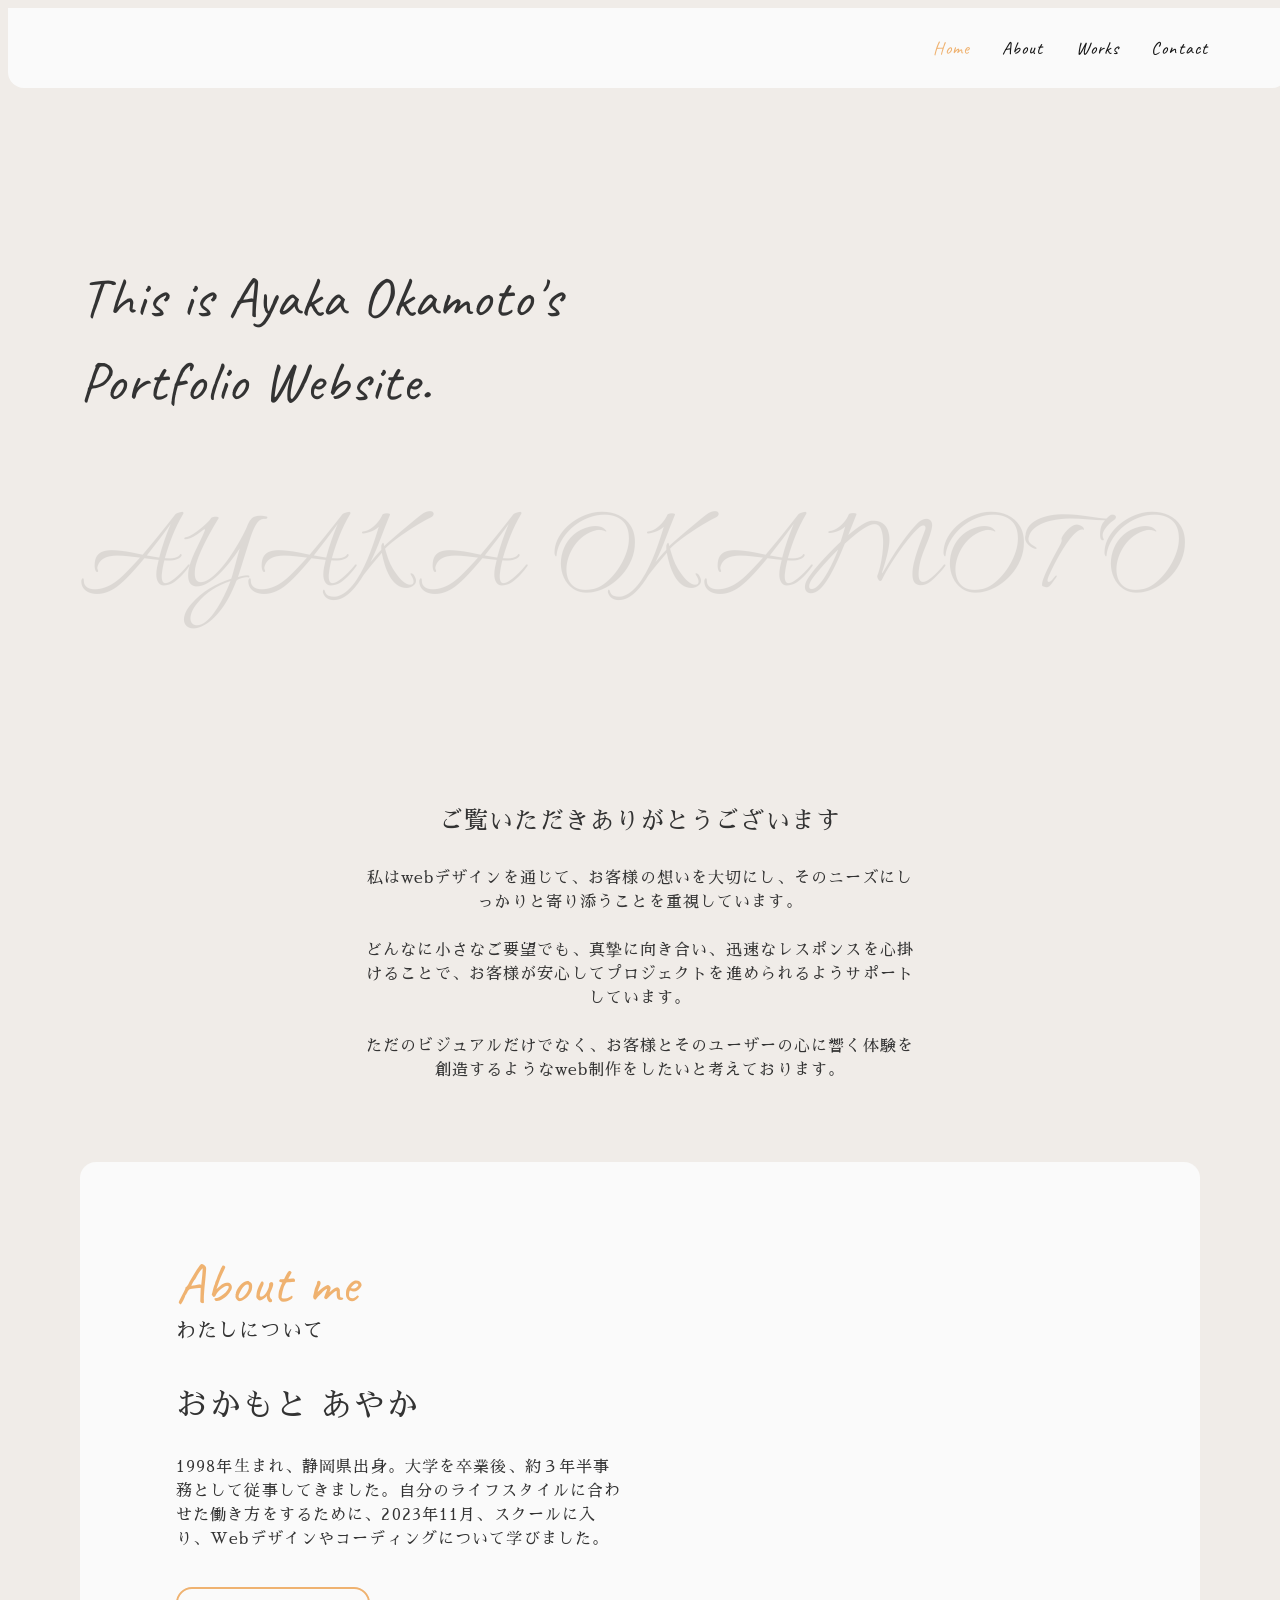
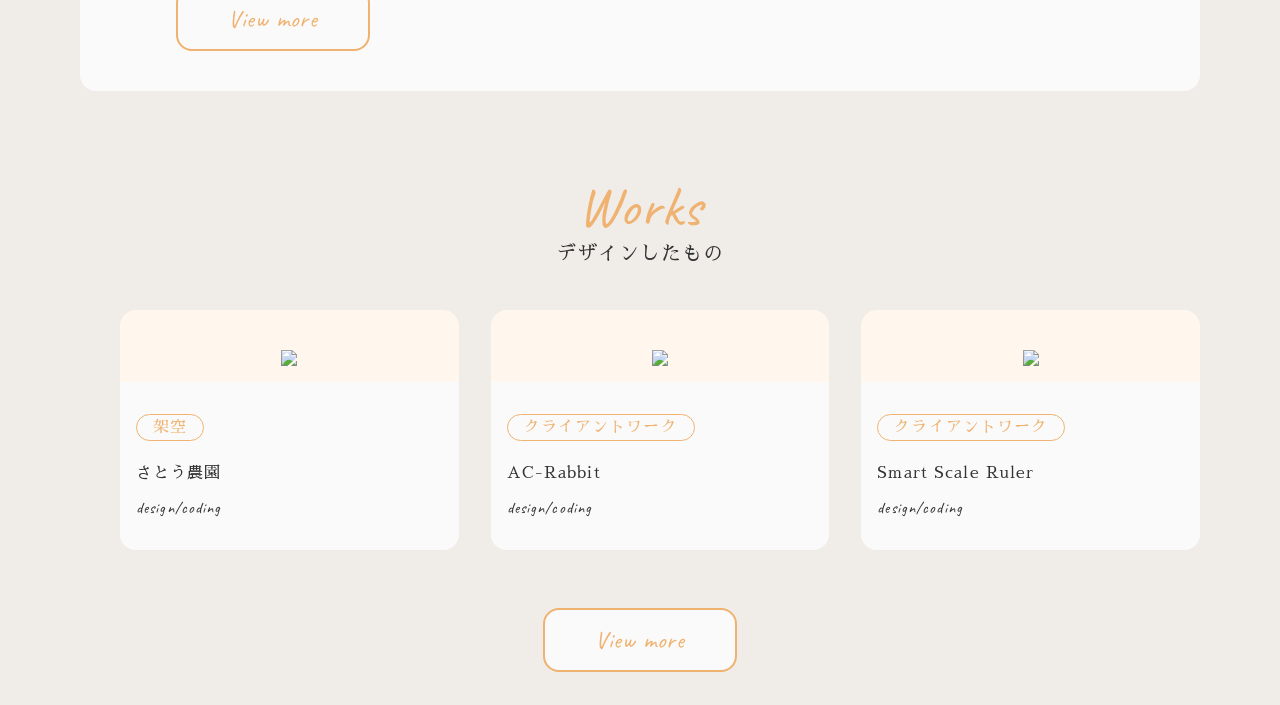
==== index.html @ 9b3d10af "Add files via upload" ====
<!DOCTYPE html>
<html lang="ja">

<head>
    <meta charset="utf-8">
    <title>Ayaka Okamoto's Portfolio Website</title>
    <meta name="description"
        content="Ayaka Okamotoのポートフォリオサイトです。お客様の想いを大切にし、ニーズに寄り添うWebデザインを提供します。心に響く体験を創造するWeb制作を目指しています。">
    <meta name="viewport" content="width=device-width, initial-scale=1">
    <link rel="shortcut icon" href="img/favicon.ico.png">
    <link rel="stylesheet" href="https://unpkg.com/ress/dist/ress.min.css">
    <link rel="stylesheet" href="css/style.css">
    <link rel="preconnect" href="https://fonts.googleapis.com">
    <link rel="preconnect" href="https://fonts.gstatic.com" crossorigin>
    <link
        href="https://fonts.googleapis.com/css2?family=Allura&family=Caveat:wght@400..700&family=Sawarabi+Mincho&display=swap"
        rel="stylesheet">

</head>

<body>
    <!-- ========================
        header
    ======================== -->
    <header class="header">
        <div class="header__inner container">
            <nav class="gnav">
                <ul class="gnav__list">
                    <li class="gnav__item">
                        <a href="#" class="gnav__link gnav__link--active">Home</a>
                    </li>
                    <li class="gnav__item">
                        <a href="#about" class="gnav__link">About</a>
                    </li>
                    <li class="gnav__item">
                        <a href="#works" class="gnav__link">Works</a>
                    </li>
                    <li class="gnav__item">
                        <a href="#contact" class="gnav__link">Contact</a>
                    </li>
                </ul>
            </nav>
            <div class="toggle-btn">
                <span></span>
                <span></span>
            </div>
            <div class="mask"></div>
        </div>
    </header>
    <main class="main">

        <!-- ========================
            mv
        ======================== -->
        <div class="mv">
            <div class="mv__fixed">
                <div class="mv__wrap container">
                    <h1 class="mv__title">This is Ayaka Okamoto's <br>Portfolio Website.</h1>
                    <picture class="mv__bg">
                        <source srcset="/img/mainvisual_sp.png" media="(max-width: 900px)" class="mv__bg-tab" />
                        <img src="/img/mainvisual_pc.png" alt="" class="mv__bg-img">
                    </picture>
                </div>
            </div>
        </div>

        <!-- ========================
            message
        ======================== -->
        <section class="message">
            <div class="message__inner container">
                <p class="message__text-top">ご覧いただきありがとうございます</p>
                <p class="message__text">私はwebデザインを通じて、お客様の想いを大切にし、そのニーズにしっかりと寄り添うことを重視しています。<br>
                    <br>
                    どんなに小さなご要望でも、真摯に向き合い、迅速なレスポンスを心掛けることで、お客様が安心してプロジェクトを進められるようサポートしています。<br>
                    <br>
                    ただのビジュアルだけでなく、お客様とそのユーザーの心に響く体験を創造するようなweb制作をしたいと考えております。
                </p>
            </div>
        </section>

        <!-- ========================
            about
        ======================== -->
        <section id="about" class="about">
            <div class="container">
                <div class="about__flex">
                    <div class="about__inner">
                        <h2 class="about__title sec-title">About me <span class="sec-subtitle">わたしについて</span></h2>
                        <p class="about__name">おかもと あやか</p>
                        <p class="about__text">
                            1998年生まれ、静岡県出身。大学を卒業後、約３年半事務として従事してきました。自分のライフスタイルに合わせた働き方をするために、2023年11月、スクールに入り、Webデザインやコーディングについて学びました。
                        </p>
                        <a href="./about.html" class="btn more-btn about__btn">View more</a>
                    </div>
                    <div class="about__inner">
                        <picture class="about__img">
                            <source srcset="img/profile_sp.png" media="(max-width: 900px)" class="about__img-tab" />
                            <img src="img/profile_pc.png" alt="" class="about__img-pc">
                        </picture>
                    </div>
                </div>
            </div>
        </section>

        <!-- ========================
            works
        ======================== -->
        <section id="works" class="works">
            <div class="works__inner container">
                <h2 class="works__title sec-title">Works<span class="sec-subtitle">デザインしたもの</span></h2>
                <ul class="w-list">
                    <li class="w-list__list-item">
                        <div class="w-item">
                            <img src="img/works5.png" class="w-item__img">
                            <div class="w-item__content">
                                <p class="w-item__content-label">架空</p>
                                <p class="w-item__content-title">さとう農園</p>
                                <p class="w-item__content-tag">design/coding</p>
                            </div>
                        </div>
                    </li>
                    <li class="w-list__list-item">
                        <div class="w-item">
                            <img src="img/works4.png" class="w-item__img">
                            <div class="w-item__content">
                                <p class="w-item__content-label">クライアントワーク</p>
                                <p class="w-item__content-title">AC-Rabbit</p>
                                <p class="w-item__content-tag">design/coding</p>
                            </div>
                        </div>
                    </li>
                    <li class="w-list__list-item">
                        <div class="w-item">
                            <img src="img/works3.png" class="w-item__img">
                            <div class="w-item__content">
                                <p class="w-item__content-label">クライアントワーク</p>
                                <p class="w-item__content-title">Smart Scale Ruler</p>
                                <p class="w-item__content-tag">design/coding</p>
                            </div>
                        </div>
                    </li>
                </ul>
                <a href="./works.html" class="btn more-btn works__btn">View more</a>
            </div>
        </section>

        <!-- ========================
            contact
        ======================== -->
        <section id="contact" class="contact">
            <div class="contact__inner">
                <div class="contact__flex container">
                    <h2 class="contact__title sec-title">Contact<span class="sec-subtitle">お問い合わせ</span></h2>
                    <div class="contact__content">
                        <p class="contact__text">ご覧いただきありがとうございます<br>下記のメールアドレス,公式LINEにお気軽にご連絡ください</p>
                        <div class="contact__link">
                            <a href="sunu88work@gmail.com?subject=お問い合わせ"
                                class="btn mail-btn contact__btn">sunu88work@gmail.com</a>
                            <a href="https://lin.ee/3yzhfZG" class="line-btn"><img
                                    src="https://scdn.line-apps.com/n/line_add_friends/btn/ja.png" alt="友だち追加"></a>
                        </div>
                    </div>
                </div>
            </div>
        </section>

    </main>

    <!-- ========================
        footer
    ======================== -->
    <footer class="footer">
        <div class="footer__inner">
            <div class="container">
                <nav class="fnav">
                    <ul class="fnav__list">
                        <li class="fnav__item">
                            <a href="#" class="fnav__link gnav__link--active">Home</a>
                        </li>
                        <li class="fnav__item">
                            <a href="./about.html" class="fnav__link">About</a>
                        </li>
                        <li class="fnav__item">
                            <a href="./works.html" class="fnav__link">Works</a>
                        </li>
                        <li class="fnav__item">
                            <a href="#contact" class="fnav__link">Contact</a>
                        </li>
                    </ul>
                </nav>
                <p class="footer__copyright">©2025 ayaka okamoto</p>
            </div>
        </div>
    </footer>

    <script src="https://ajax.googleapis.com/ajax/libs/jquery/3.5.1/jquery.min.js"></script>
    <script src="../js/main.js"></script>

</body>

</html>
---- css/style.css ----
@charset "UTF-8";
body {
  font-family: "Sawarabi Mincho", serif;
  font-weight: 400;
  font-style: normal;
  background-color: #F0ECE8;
  letter-spacing: 0.07em;
  color: #333;
}

img {
  max-width: 100%;
  -o-object-fit: cover;
  object-fit: cover;
  vertical-align: bottom;
}

li {
  list-style: none;
}

a {
  display: inline-block;
  text-decoration: none;
  color: #151515;
}

.container {
  max-width: 1120px;
  margin: 0 auto;
  padding: 0 30px;
}
@media (max-width: 900px) {
  .container {
    padding: 0 20px;
  }
}

.wrapper {
  max-width: 928px;
  margin: 0 auto;
}

.sec-title {
  font-size: 56px;
  font-family: "Caveat", cursive;
  font-weight: 400;
  color: #EFB270;
}
@media (max-width: 900px) {
  .sec-title {
    font-size: 48px;
  }
}

.sec-subtitle {
  font-size: 20px;
  font-family: "Sawarabi Mincho", serif;
  display: block;
  color: #333;
}
@media (max-width: 900px) {
  .sec-subtitle {
    font-size: 18px;
  }
}

.k-sec-title {
  font-size: 48px;
}

.k-sec-subtitle {
  font-size: 18px;
}

.s-item-title {
  font-size: 28px;
  color: #EFB270;
}

.btn {
  border: 2px solid #EFB270;
  color: #EFB270;
  background-color: #fafafa;
  font-size: 24px;
  font-family: "Caveat", cursive;
  font-weight: 400;
  border-radius: 16px;
  transition: all 0.3s;
}
.btn:hover {
  background-color: #EFB270;
  color: #fafafa;
}
@media (max-width: 900px) {
  .btn {
    width: 100%;
    text-align: center;
  }
}

.more-btn {
  padding: 15px 50px;
}

.mail-btn {
  padding: 20px 40px;
}

.list-btn {
  font-family: "Sawarabi Mincho", serif;
  padding: 8px 40px;
  font-size: 18px;
  text-align: center;
}
@media (max-width: 900px) {
  .list-btn {
    font-size: 16px;
  }
}

.w-list {
  display: grid;
  grid-template-columns: repeat(auto-fit, minmax(300px, 1fr));
  margin-top: 40px;
  gap: 32px;
}
.w-list__list-item {
  background-color: #FFF7ED;
  border-radius: 16px;
}
@media (max-width: 900px) {
  .w-list__list-item {
    width: 100%;
  }
}
.w-list .w-item__img {
  padding: 40px 16px 16px 16px;
}
.w-list .w-item__content {
  background-color: #fafafa;
  border-radius: 0 0 16px 16px;
  padding: 16px;
  text-align: left;
}
.w-list .w-item__content-label {
  display: inline-block;
  color: #EFB270;
  border: 1px solid #EFB270;
  border-radius: 24px;
  padding: 4px 16px;
}
.w-list .w-item__content-title {
  margin-top: 8px;
}
.w-list .w-item__content-tag {
  font-family: "Caveat", cursive;
  margin-top: 8px;
}

.k-mv {
  background: linear-gradient(to top, rgba(254, 224, 187, 0.4), rgba(244, 222, 169, 0.4), rgba(251, 245, 207, 0.4));
  height: 280px;
}
@media (max-width: 900px) {
  .k-mv {
    height: 200px;
  }
}
.k-mv::after {
  content: "";
  display: inline-block;
  width: 100%;
  height: 280px;
  position: absolute;
  z-index: -1;
  top: 280px;
  background-image: url("../img/k-mv-wave.svg");
  background-position: top;
  background-repeat: repeat-x;
}
@media (max-width: 900px) {
  .k-mv::after {
    height: 200px;
    top: 200px;
  }
}
.k-mv__fixed {
  position: relative;
  top: 160px;
  width: 100%;
}
@media (max-width: 900px) {
  .k-mv__fixed {
    top: 100px;
  }
}
.k-mv__wrap {
  text-align: center;
}

/*--header--*/
.header {
  background-color: #fafafa;
  border-radius: 0 0 16px 16px;
  position: fixed;
  width: 100%;
  z-index: 5;
}
.header__inner {
  height: 80px;
  display: flex;
  justify-content: flex-end;
  align-items: center;
  font-family: "Caveat", cursive;
}
@media (max-width: 900px) {
  .header__inner {
    height: 60px;
    padding-left: 20px;
    padding-right: 0;
  }
}

@media (max-width: 900px) {
  .gnav {
    position: fixed;
    right: -100%;
    opacity: 0;
  }
}
.gnav__list {
  display: flex;
  justify-content: space-between;
  transition: all 0.5s;
}
@media (max-width: 900px) {
  .gnav__list {
    flex-direction: column;
    justify-content: center;
    align-items: center;
    position: fixed;
    top: 50%;
    left: 50%;
    transform: translate(-50%, -50%);
    display: none;
  }
}
@media (max-width: 900px) {
  .gnav__item {
    margin-top: 32px;
  }
}
.gnav__item:not(:last-child) {
  margin-right: 32px;
}
@media (max-width: 900px) {
  .gnav__item:not(:last-child) {
    margin-right: 0;
  }
}
.gnav__link--active {
  color: #EFB270;
}
@media (max-width: 900px) {
  .gnav__link--active {
    opacity: 0.6;
  }
}
.gnav__link {
  transition: all 0.5s;
  font-size: 18px;
}
@media (max-width: 900px) {
  .gnav__link {
    color: #f1f1f1;
    position: relative;
    z-index: 10;
    font-size: 20px;
  }
}
.gnav__link:hover {
  color: #EFB270;
}

@media (max-width: 900px) {
  .open .gnav {
    opacity: 1;
    right: 0;
    z-index: 10;
  }
}

.open .gnav__list {
  display: block;
}

.toggle-btn {
  display: none;
}
@media (max-width: 900px) {
  .toggle-btn {
    display: block;
    width: 48px;
    height: 48px;
    cursor: pointer;
    position: fixed;
    right: 32px;
    z-index: 10;
  }
}
@media (max-width: 900px) {
  .toggle-btn span {
    position: absolute;
    width: 60%;
    height: 2px;
    background-color: #333;
    left: 50%;
    transform: translateX(-50%);
    transition: all 0.4s;
  }
  .toggle-btn span:nth-child(1) {
    top: 40%;
  }
  .toggle-btn span:nth-child(2) {
    top: 60%;
  }
}

.open .toggle-btn {
  right: 32px;
}
.open .toggle-btn span {
  background-color: #f1f1f1;
}
.open .toggle-btn span:nth-child(1) {
  top: 50%;
  transform: translateX(-50%) rotate(-315deg);
}
.open .toggle-btn span:nth-child(2) {
  top: 50%;
  transform: translateX(-50%) rotate(315deg);
}

.open .mask {
  display: block;
  position: fixed;
  z-index: 5;
  top: 0;
  right: 0;
  width: 100%;
  height: 100%;
  background-color: #000;
  opacity: 0.8;
}

.mask {
  opacity: 0;
  position: fixed;
  right: -100%;
  transition: all 0.5s;
}

/*--mv--*/
.mv__fixed {
  position: relative;
  top: 160px;
  width: 100%;
}
@media (max-width: 900px) {
  .mv__fixed {
    top: 80px;
  }
}
.mv__wrap {
  margin-left: auto;
  margin-right: auto;
}
@media (max-width: 900px) {
  .mv__wrap {
    padding-inline: 0;
  }
}
.mv__wrap::after {
  content: "AYAKA OKAMOTO";
  position: absolute;
  bottom: 90px;
  font-family: "Allura", cursive;
  font-weight: 400;
  font-size: min(9.7vw, 120px);
  opacity: 0.1;
}
@media (max-width: 900px) {
  .mv__wrap::after {
    display: none;
  }
}
.mv__title {
  font-family: "Caveat", cursive;
  color: #333;
  position: absolute;
  z-index: 1;
  top: 50px;
  font-size: clamp(32px, 5vw, 56px);
  line-height: 1.5;
  font-weight: 400;
}
@media (max-width: 900px) {
  .mv__title {
    left: 20px;
    top: 30px;
  }
}
.mv__bg-img {
  display: block;
  margin-left: auto;
  width: 50%;
}
@media (max-width: 900px) {
  .mv__bg-img {
    position: relative;
    top: 130px;
    width: 70%;
  }
}

/*--message--*/
.message__inner {
  margin-top: 240px;
  text-align: center;
  max-width: 562px;
}
.message__text-top {
  font-size: 24px;
}
.message__text {
  margin-top: 32px;
  line-height: 1.5;
}

/*--about--*/
.about__flex {
  display: flex;
  justify-content: space-between;
  align-items: center;
  gap: 32px;
  margin-top: 80px;
  background-color: #fafafa;
  border-radius: 16px;
  padding: 40px 96px;
}
@media (max-width: 900px) {
  .about__flex {
    flex-direction: column;
    padding: 40px 16px;
    gap: 24px;
  }
}
.about__inner {
  width: 50%;
}
@media (max-width: 900px) {
  .about__inner {
    width: 100%;
  }
}
.about__name {
  font-size: 32px;
  margin-top: 20px;
}
@media (max-width: 900px) {
  .about__name {
    font-size: 24px;
  }
}
.about__text {
  margin-top: 20px;
  line-height: 1.5;
}
@media (max-width: 900px) {
  .about__text {
    font-size: 14px;
  }
}
.about__btn {
  margin-top: 20px;
}
.about__img-pc {
  width: 100%;
}

/*--works--*/
.works__inner {
  margin-top: 80px;
  text-align: center;
}
.works__btn {
  margin-top: 42px;
}

/*--contact--*/
.contact__inner {
  margin-top: 120px;
  background: linear-gradient(to bottom, rgba(254, 224, 187, 0.4), rgba(244, 222, 169, 0.4), rgba(251, 245, 207, 0.4));
  padding-bottom: 130px;
  position: relative;
}
@media (max-width: 900px) {
  .contact__inner {
    padding-bottom: 100px;
  }
}
.contact__inner::after {
  content: "";
  display: inline-block;
  width: 100%;
  height: 100%;
  position: absolute;
  z-index: -1;
  top: -100%;
  background-image: url("../img/contact-wave.svg");
  background-position: bottom;
  background-repeat: repeat-x;
}
.contact__flex {
  display: flex;
  justify-content: space-between;
}
@media (max-width: 900px) {
  .contact__flex {
    flex-direction: column;
  }
}
@media (max-width: 900px) {
  .contact__content {
    margin-top: 20px;
  }
}
.contact__text {
  line-height: 1.5;
}
@media (max-width: 900px) {
  .contact__text {
    font-size: 14px;
  }
}
.contact__link {
  margin-top: 20px;
  display: flex;
  gap: 40px;
}
@media (max-width: 900px) {
  .contact__link {
    flex-direction: column;
    gap: 20px;
  }
}
@media (max-width: 900px) {
  .contact .line-btn {
    width: 100%;
    transition: all 0.3s;
  }
}
.contact .line-btn:hover {
  opacity: 0.7;
}
.contact .line-btn img {
  border-radius: 16px;
}

/*-footer-*/
.footer {
  background-color: #fafafa;
  font-family: "Caveat", cursive;
}
.footer__inner {
  padding-top: 48px;
  padding-bottom: 16px;
  position: relative;
}
.footer__inner::after {
  content: "";
  display: inline-block;
  width: 100%;
  height: 100%;
  position: absolute;
  z-index: 2;
  top: -100%;
  background-image: url("../img/footer-wave.svg");
  background-position: top;
  background-repeat: repeat-x;
}
.footer__copyright {
  margin-top: 16px;
  font-size: 14px;
  text-align: center;
}
@media (max-width: 900px) {
  .footer__copyright {
    font-size: 12px;
  }
}

.fnav__list {
  display: flex;
  justify-content: flex-end;
  gap: 32px;
}
@media (max-width: 900px) {
  .fnav__list {
    justify-content: center;
  }
}
.fnav__item {
  font-size: 18px;
}
.fnav__link {
  transition: all 0.5s;
}
.fnav__link:hover {
  color: #EFB270;
}

/*下層ページabout me*/
/*profile*/
.profile__flex {
  display: flex;
  justify-content: center;
  margin-top: 120px;
}
@media (max-width: 900px) {
  .profile__flex {
    flex-direction: column;
  }
}
.profile__inner-img {
  width: 50%;
  text-align: right;
}
@media (max-width: 900px) {
  .profile__inner-img {
    width: 100%;
  }
}
.profile__img {
  width: 100%;
  display: block;
}
.profile__img img {
  width: 100%;
}
.profile__inner-white {
  width: 55%;
  height: 100%;
  background-color: #fafafa;
  border-radius: 16px;
  padding: 40px;
  margin-left: -40px;
  margin-top: 150px;
}
@media (max-width: 900px) {
  .profile__inner-white {
    margin-left: 0;
    width: 100%;
    margin-top: 20px;
    padding: 24px;
  }
}
.profile__name {
  font-size: 32px;
}
@media (max-width: 900px) {
  .profile__name {
    font-size: clamp(20px, 6.2vw, 32px);
  }
}
.profile__name-en {
  font-family: "Caveat", cursive;
  font-size: 16px;
  display: block;
}
.profile__text {
  margin-top: 24px;
  line-height: 1.5;
}
@media (max-width: 900px) {
  .profile__text {
    font-size: 14px;
  }
}

/*skill*/
.skill__inner {
  margin-top: 80px;
}
@media (max-width: 900px) {
  .skill__inner {
    margin-top: 40px;
  }
}
.skill .sk-list {
  display: flex;
  margin-top: 32px;
  gap: 32px;
}
@media (max-width: 900px) {
  .skill .sk-list {
    flex-direction: column;
    gap: 20px;
  }
}
.skill .sk-list__list-item {
  background-color: #fafafa;
  padding: 24px;
  border-radius: 16px;
}
.skill .sk-item__text {
  margin-top: 20px;
  line-height: 1.5;
}
.skill .sk-item__icon {
  display: flex;
  gap: 8px;
  margin-top: 20px;
}

/*strengths*/
.strengths__inner {
  margin-top: 80px;
}
@media (max-width: 900px) {
  .strengths__inner {
    margin-top: 40px;
  }
}
.strengths .sl-list {
  display: flex;
  gap: 32px;
  margin-top: 40px;
}
@media (max-width: 900px) {
  .strengths .sl-list {
    flex-direction: column;
    gap: 20px;
  }
}
.strengths .sl-list__list-item {
  background-color: #fafafa;
  padding: 24px;
  border-radius: 16px;
  width: 33.3333333333%;
}
@media (max-width: 900px) {
  .strengths .sl-list__list-item {
    width: 100%;
  }
}
.strengths .sl-item__text {
  margin-top: 20px;
  line-height: 1.5;
}

/*下層ページworks*/
.k-works__inner {
  margin-top: 120px;
}
.k-works .w-list__list-item:hover {
  opacity: 0.5;
}

/*下層ページworksの詳細*/
/*mv*/
.d-mv {
  height: 396px;
  background: linear-gradient(to top, rgba(254, 224, 187, 0.4), rgba(244, 222, 169, 0.4), rgba(251, 245, 207, 0.4));
}
@media (max-width: 900px) {
  .d-mv {
    height: 250px;
  }
}
.d-mv__fixed {
  position: relative;
  width: 100%;
}
.d-mv__wrap {
  margin-left: auto;
  margin-right: auto;
  padding-right: 0;
}
.d-mv__content {
  position: absolute;
  z-index: 2;
  top: 50%;
  transform: translateY(-50%);
}
@media (max-width: 900px) {
  .d-mv__content {
    display: flex;
    align-items: center;
    gap: 8px;
    top: 100px;
  }
}
.d-mv__content-label {
  display: inline-block;
  border: 1px solid #333;
  border-radius: 24px;
  padding: 4px 16px;
}
@media (max-width: 900px) {
  .d-mv__content-label {
    padding: 2px 8px;
    font-size: 14px;
  }
}
.d-mv__content-title {
  margin-top: 8px;
  font-size: 32px;
}
@media (max-width: 900px) {
  .d-mv__content-title {
    font-size: clamp(20px, 5vw, 32px);
    margin-top: 0;
  }
}
.d-mv__content-tag {
  font-family: "Caveat", cursive;
  font-size: 18px;
  margin-top: 8px;
}
@media (max-width: 900px) {
  .d-mv__content-tag {
    margin-top: 0;
  }
}
.d-mv__img {
  display: block;
  position: relative;
  margin-left: auto;
  top: 130px;
  width: 70%;
}
@media (max-width: 900px) {
  .d-mv__img {
    width: 95%;
  }
}

/*スクロール*/
.d-scroll {
  padding-inline: 20px;
}
.d-scroll__outer {
  text-align: center;
  margin-top: 200px;
  padding-block: 40px;
  background-color: #fafafa;
  border-radius: 16px;
}
@media (max-width: 900px) {
  .d-scroll__outer {
    margin-top: clamp(100px, 240 * (100vw - 350px) / 550 + 100px, 340px);
  }
}
.d-scroll__text {
  margin-bottom: 40px;
  line-height: 1.5;
  text-align: left;
}
@media (max-width: 900px) {
  .d-scroll__text {
    font-size: 14px;
  }
}
.d-scroll__btn {
  margin-top: 40px;
}
.d-scroll__content {
  height: 570px;
  overflow: auto;
  border-radius: 4px;
}

.scroll_down {
  position: relative;
  width: 100%;
  background-position: 50% 50%;
  background-repeat: no-repeat;
  background-size: cover;
}

.scroll_down p {
  display: inline-block;
  position: absolute;
  top: -25px;
  right: -26px;
  bottom: 0;
  left: 0;
  z-index: 2;
  width: 50px;
  height: 175px;
  padding: 10px 18px 110px;
  color: #EFB270;
  font-size: 14px;
  font-family: "Caveat", cursive;
  line-height: 1;
  letter-spacing: 0.2em;
  text-transform: uppercase;
  text-decoration: none;
  writing-mode: vertical-lr;
  transition: 0.2s;
  overflow: hidden;
  margin-left: auto;
  background-color: #fafafa;
  border: 1px solid #EFB270;
  border-radius: 16px;
}

.scroll_down p:before {
  content: "";
  position: absolute;
  bottom: 15px;
  left: 46%;
  width: 2px;
  height: 80px;
  background: #ddd;
}

.scroll_down p:after {
  content: "";
  position: absolute;
  bottom: 15px;
  left: 46%;
  width: 2px;
  height: 80px;
  background: #EFB270;
}

#type01 p:after {
  animation: sdl01 1.5s cubic-bezier(1, 0, 0, 1) infinite;
}

@keyframes sdl01 {
  0% {
    transform: scale(1, 0);
    transform-origin: 0 0;
  }
  50% {
    transform: scale(1, 1);
    transform-origin: 0 0;
  }
  50.1% {
    transform: scale(1, 1);
    transform-origin: 0 100%;
  }
  100% {
    transform: scale(1, 0);
    transform-origin: 0 100%;
  }
}
/*info*/
.d-info {
  text-align: center;
  padding-inline: 20px;
}
.d-info__inner {
  text-align: left;
  margin-top: 80px;
  display: flex;
  flex-wrap: wrap;
}
@media (max-width: 900px) {
  .d-info__inner {
    font-size: 14px;
    flex-direction: column;
  }
}
.d-info__head {
  width: 20%;
  border-top: 1px solid #C3C3C3;
  padding-block: 16px;
  padding-left: 24px;
}
@media (max-width: 900px) {
  .d-info__head {
    width: 100%;
    padding-bottom: 8px;
  }
}
.d-info__body {
  width: 80%;
  padding-block: 16px;
  border-top: 1px solid #C3C3C3;
  padding-right: 24px;
  line-height: 1.5;
}
@media (max-width: 900px) {
  .d-info__body {
    border-top: none;
    padding-left: 24px;
    width: 100%;
    padding-top: 8px;
  }
}
.d-info__btn {
  margin-top: 40px;
}/*# sourceMappingURL=style.css.map */
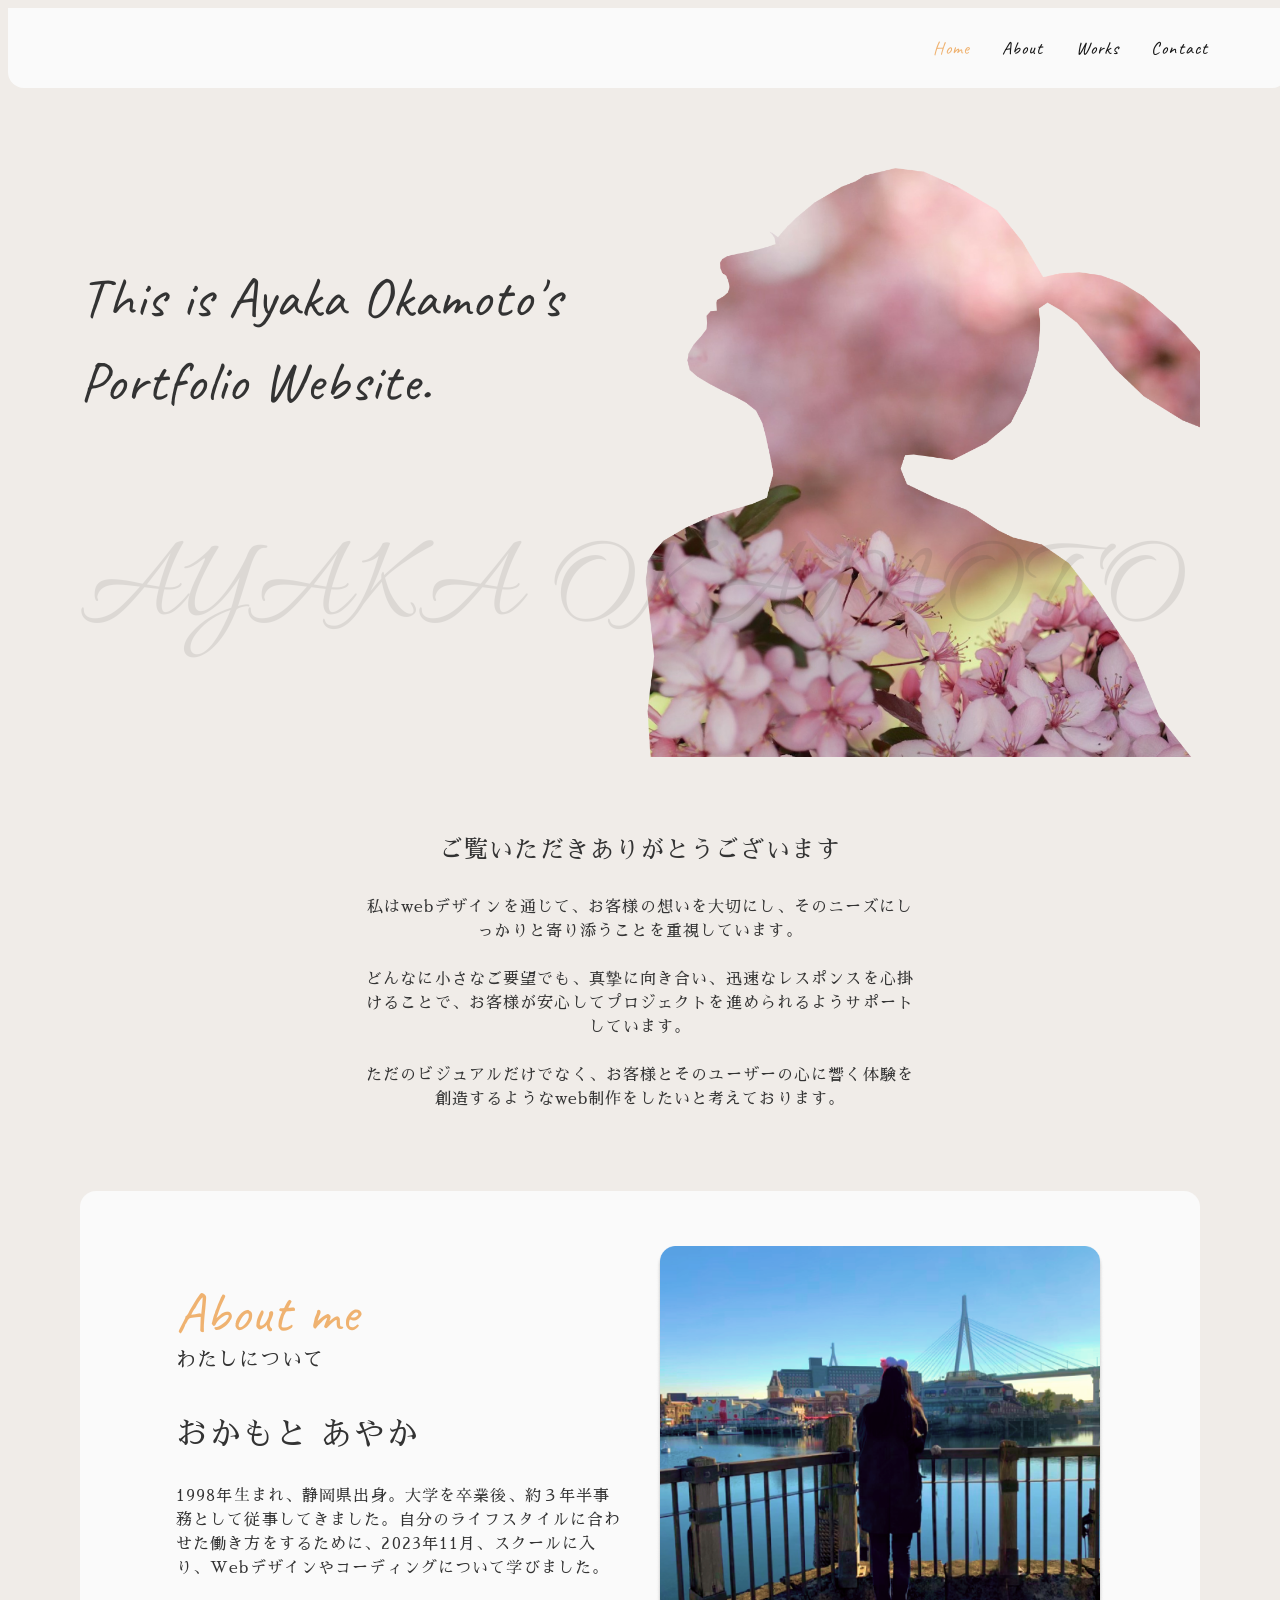
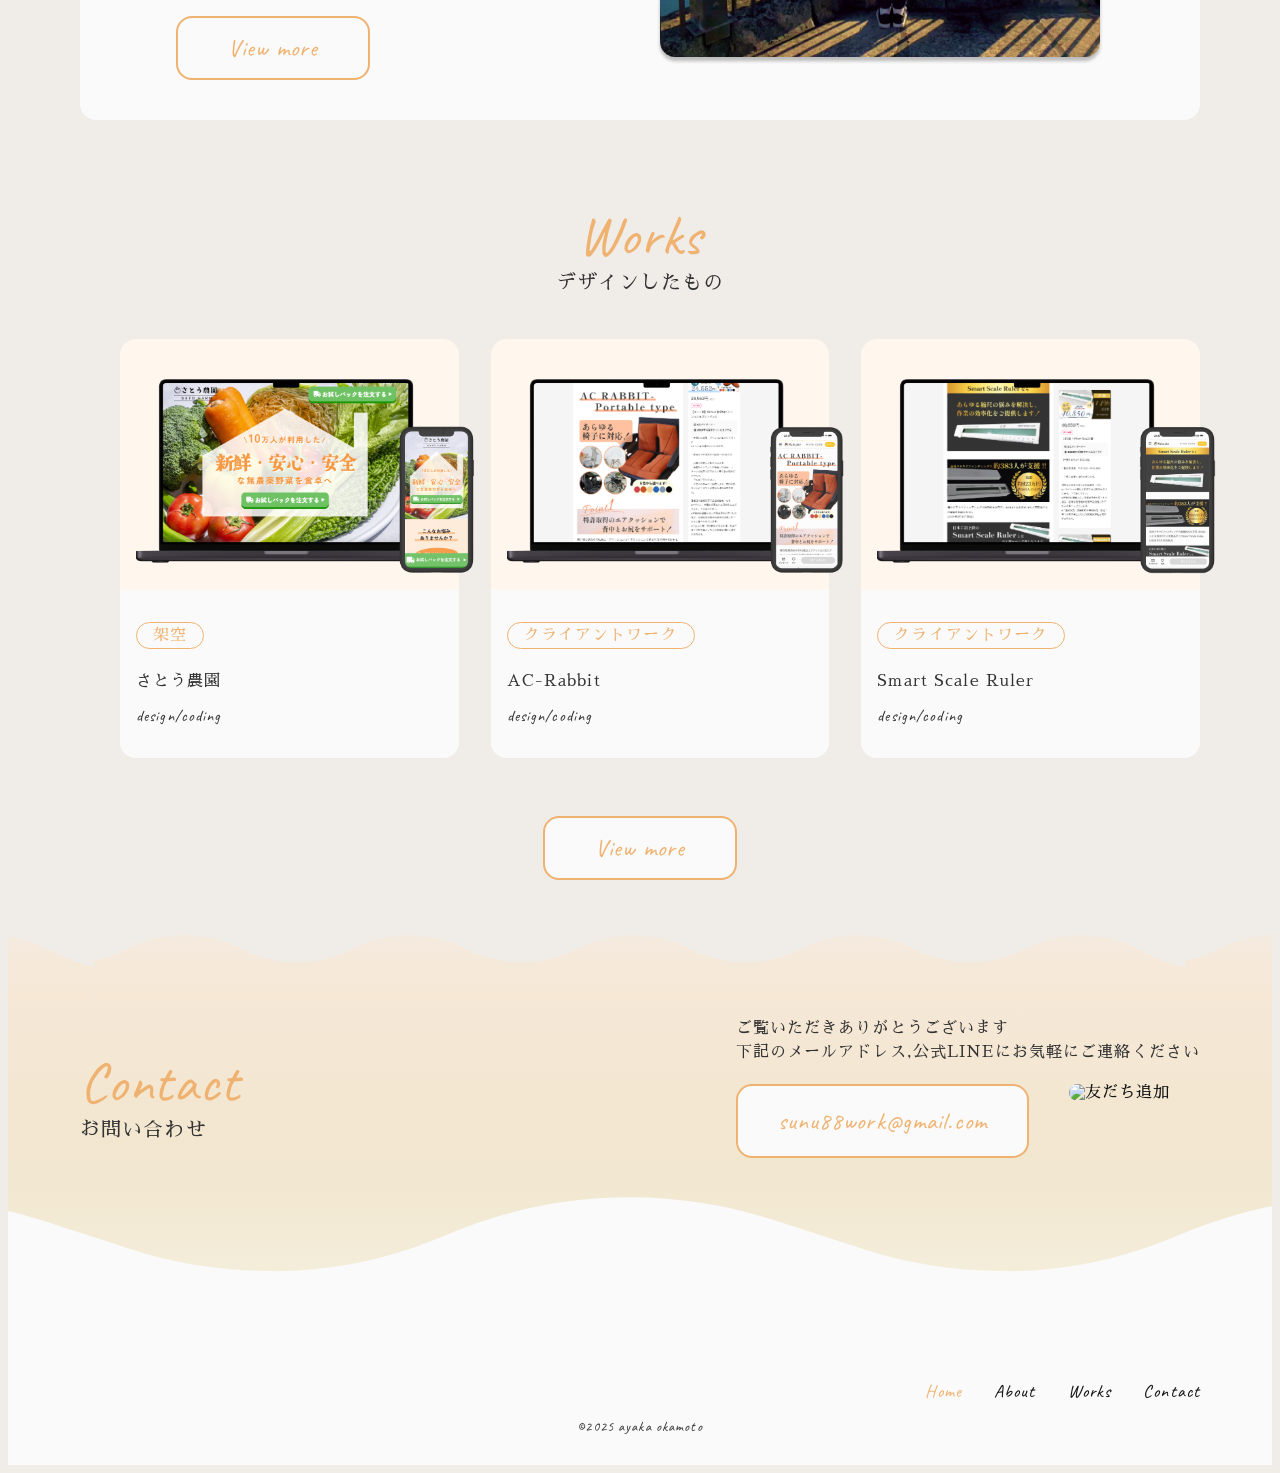
==== commit 92b74f71: "Update index.html" ====
--- a/index.html
+++ b/index.html
@@ -57,8 +57,8 @@
                 <div class="mv__wrap container">
                     <h1 class="mv__title">This is Ayaka Okamoto's <br>Portfolio Website.</h1>
                     <picture class="mv__bg">
-                        <source srcset="/img/mainvisual_sp.png" media="(max-width: 900px)" class="mv__bg-tab" />
-                        <img src="/img/mainvisual_pc.png" alt="" class="mv__bg-img">
+                        <source srcset="img/mainvisual_sp.png" media="(max-width: 900px)" class="mv__bg-tab" />
+                        <img src="img/mainvisual_pc.png" alt="" class="mv__bg-img">
                     </picture>
                 </div>
             </div>
@@ -199,4 +199,4 @@
 
 </body>
 
-</html>+</html>
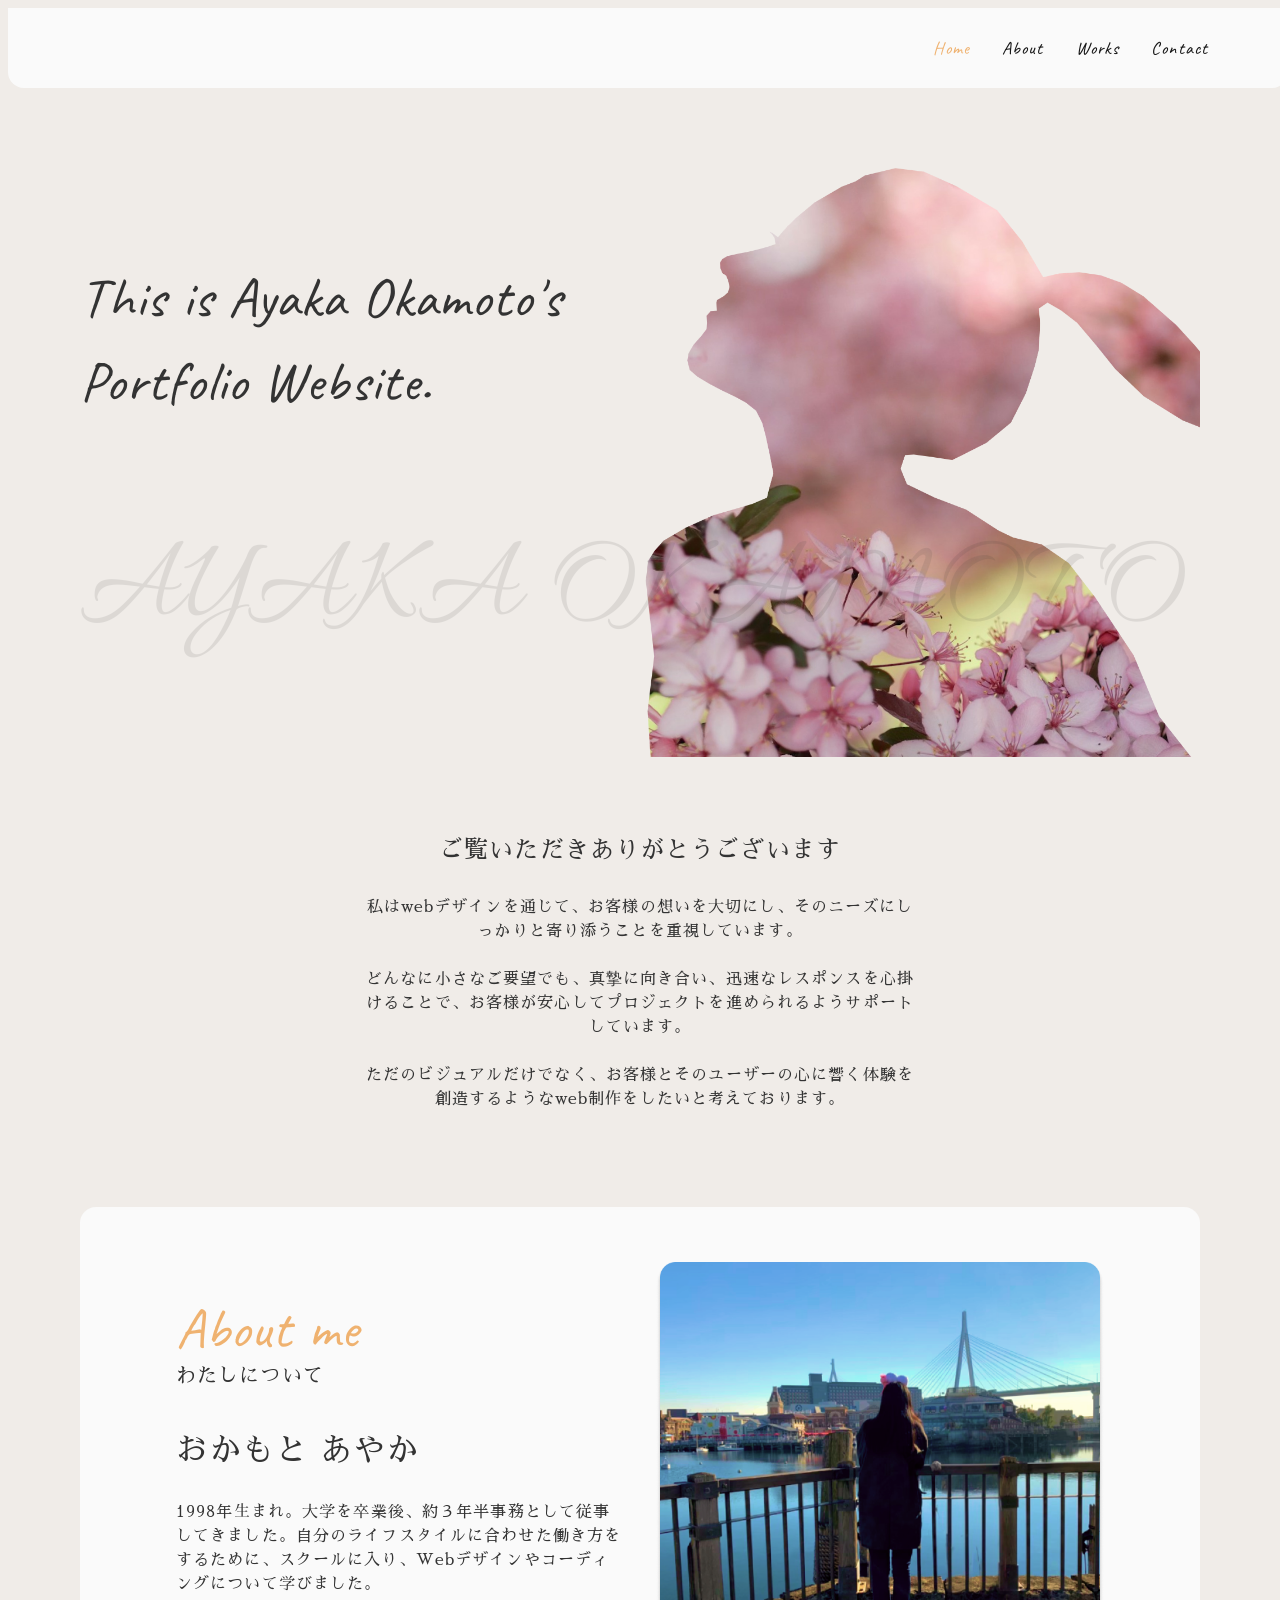
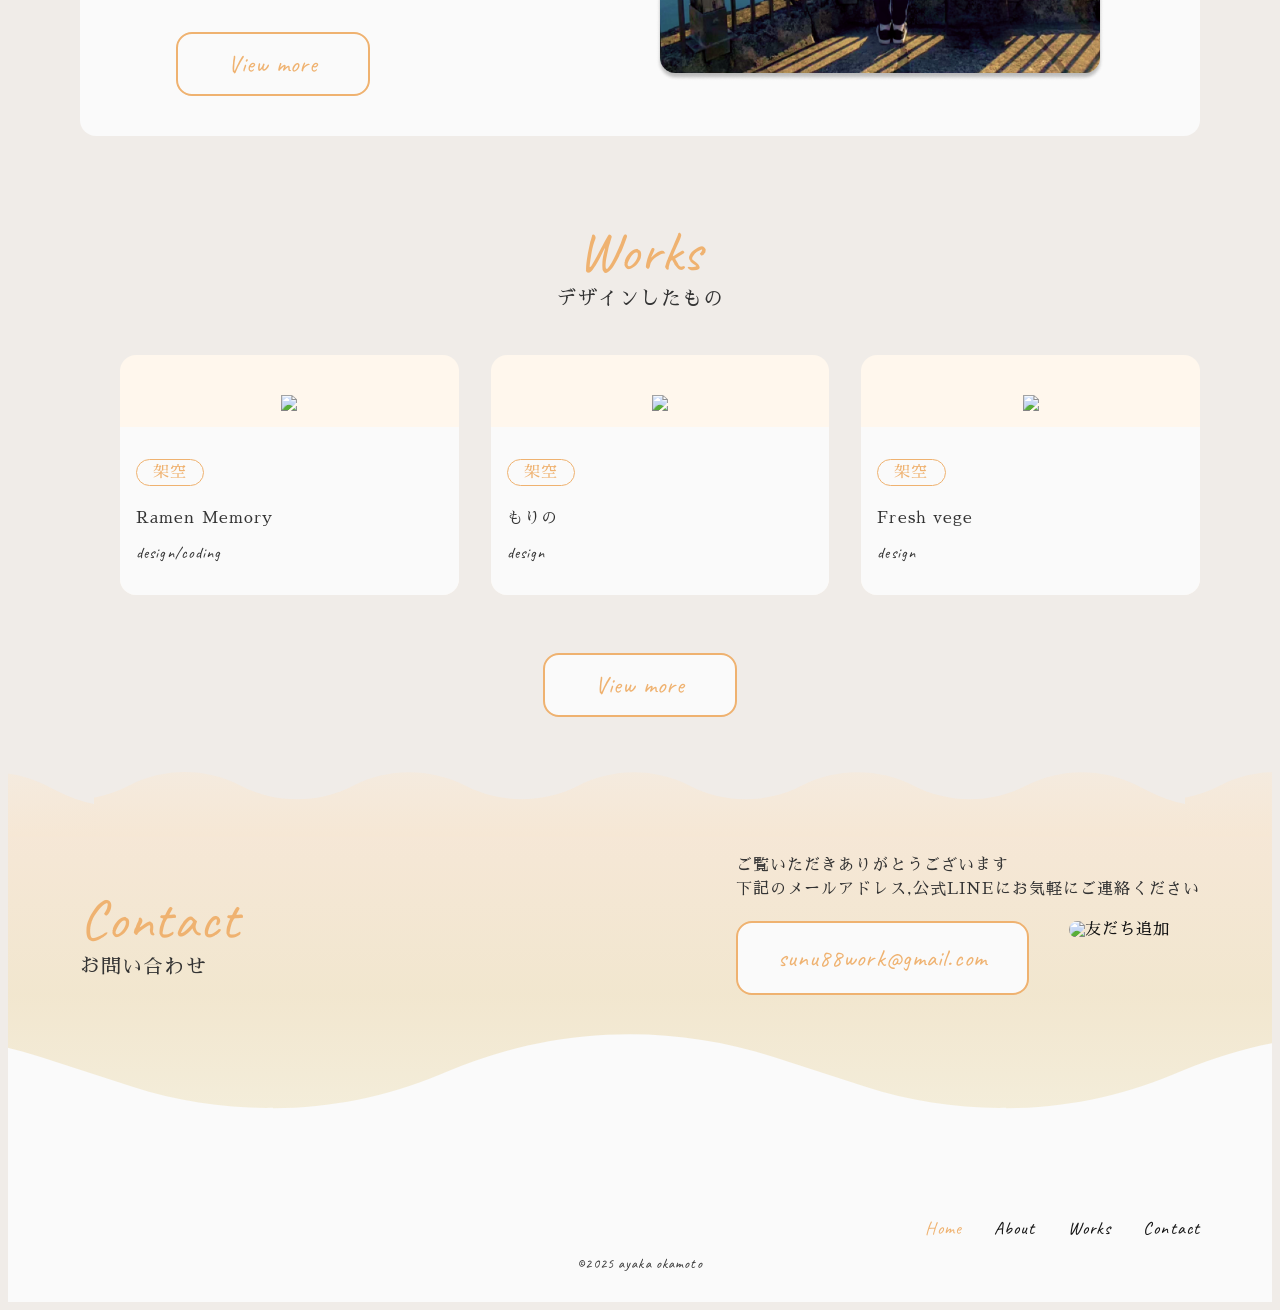
==== commit f9f14aa1: "Add files via upload" ====
--- a/index.html
+++ b/index.html
@@ -57,8 +57,8 @@
                 <div class="mv__wrap container">
                     <h1 class="mv__title">This is Ayaka Okamoto's <br>Portfolio Website.</h1>
                     <picture class="mv__bg">
-                        <source srcset="img/mainvisual_sp.png" media="(max-width: 900px)" class="mv__bg-tab" />
-                        <img src="img/mainvisual_pc.png" alt="" class="mv__bg-img">
+                        <source srcset="/img/mainvisual_sp.png" media="(max-width: 900px)" class="mv__bg-tab" />
+                        <img src="/img/mainvisual_pc.png" alt="" class="mv__bg-img">
                     </picture>
                 </div>
             </div>
@@ -89,7 +89,7 @@
                         <h2 class="about__title sec-title">About me <span class="sec-subtitle">わたしについて</span></h2>
                         <p class="about__name">おかもと あやか</p>
                         <p class="about__text">
-                            1998年生まれ、静岡県出身。大学を卒業後、約３年半事務として従事してきました。自分のライフスタイルに合わせた働き方をするために、2023年11月、スクールに入り、Webデザインやコーディングについて学びました。
+                            1998年生まれ。大学を卒業後、約３年半事務として従事してきました。自分のライフスタイルに合わせた働き方をするために、スクールに入り、Webデザインやコーディングについて学びました。
                         </p>
                         <a href="./about.html" class="btn more-btn about__btn">View more</a>
                     </div>
@@ -112,31 +112,31 @@
                 <ul class="w-list">
                     <li class="w-list__list-item">
                         <div class="w-item">
-                            <img src="img/works5.png" class="w-item__img">
+                            <img src="img/works10.png" class="w-item__img">
                             <div class="w-item__content">
                                 <p class="w-item__content-label">架空</p>
-                                <p class="w-item__content-title">さとう農園</p>
+                                <p class="w-item__content-title">Ramen Memory</p>
                                 <p class="w-item__content-tag">design/coding</p>
                             </div>
                         </div>
                     </li>
                     <li class="w-list__list-item">
                         <div class="w-item">
-                            <img src="img/works4.png" class="w-item__img">
+                            <img src="img/works9.png" class="w-item__img">
                             <div class="w-item__content">
-                                <p class="w-item__content-label">クライアントワーク</p>
-                                <p class="w-item__content-title">AC-Rabbit</p>
-                                <p class="w-item__content-tag">design/coding</p>
+                                <p class="w-item__content-label">架空</p>
+                                <p class="w-item__content-title">もりの</p>
+                                <p class="w-item__content-tag">design</p>
                             </div>
                         </div>
                     </li>
                     <li class="w-list__list-item">
                         <div class="w-item">
-                            <img src="img/works3.png" class="w-item__img">
+                            <img src="img/works8.png" class="w-item__img">
                             <div class="w-item__content">
-                                <p class="w-item__content-label">クライアントワーク</p>
-                                <p class="w-item__content-title">Smart Scale Ruler</p>
-                                <p class="w-item__content-tag">design/coding</p>
+                                <p class="w-item__content-label">架空</p>
+                                <p class="w-item__content-title">Fresh vege</p>
+                                <p class="w-item__content-tag">design</p>
                             </div>
                         </div>
                     </li>
@@ -199,4 +199,4 @@
 
 </body>
 
-</html>
+</html>
--- a/css/style.css
+++ b/css/style.css
@@ -439,6 +439,16 @@
 }
 
 /*--about--*/
+.about {
+  margin-top: -80px;
+  padding-top: 80px;
+}
+@media (max-width: 900px) {
+  .about {
+    margin-top: -20px;
+    padding-top: 20px;
+  }
+}
 .about__flex {
   display: flex;
   justify-content: space-between;
@@ -490,6 +500,16 @@
 }
 
 /*--works--*/
+.works {
+  margin-top: -80px;
+  padding-top: 80px;
+}
+@media (max-width: 900px) {
+  .works {
+    margin-top: -20px;
+    padding-top: 20px;
+  }
+}
 .works__inner {
   margin-top: 80px;
   text-align: center;
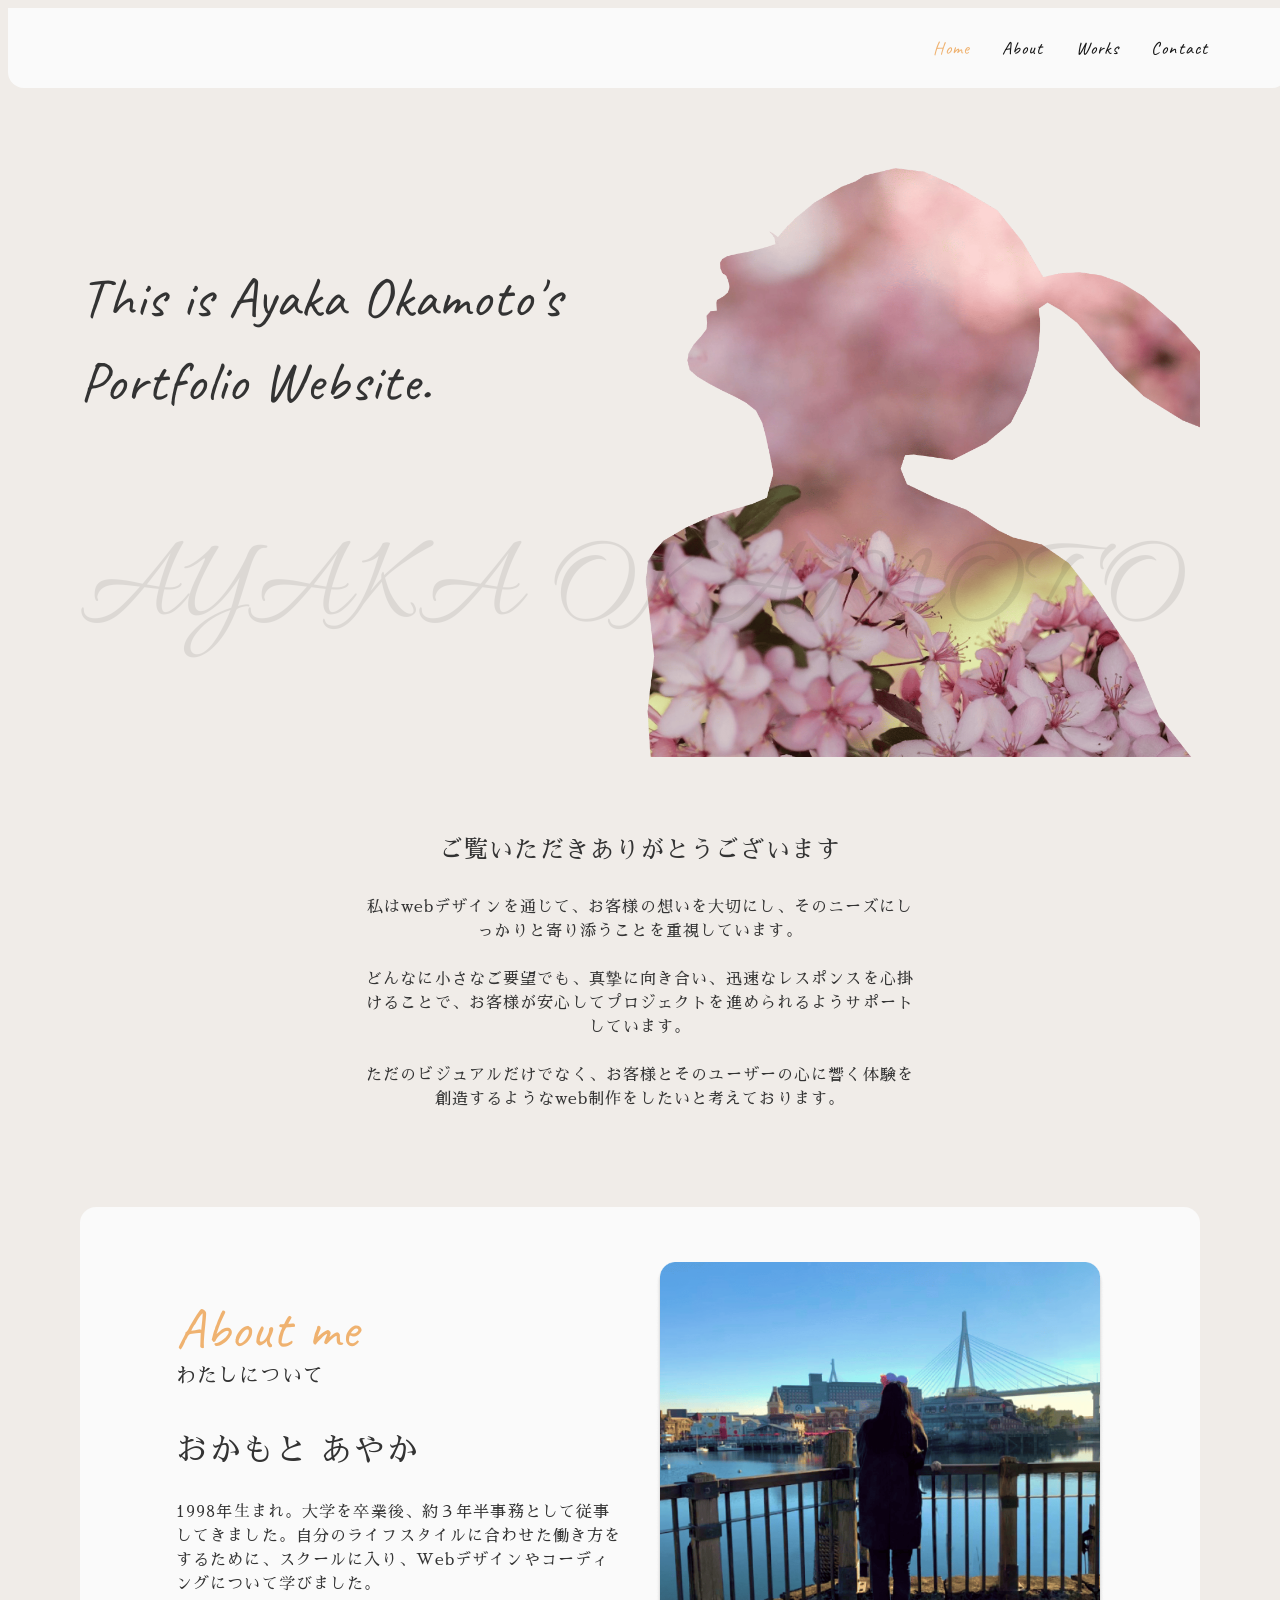
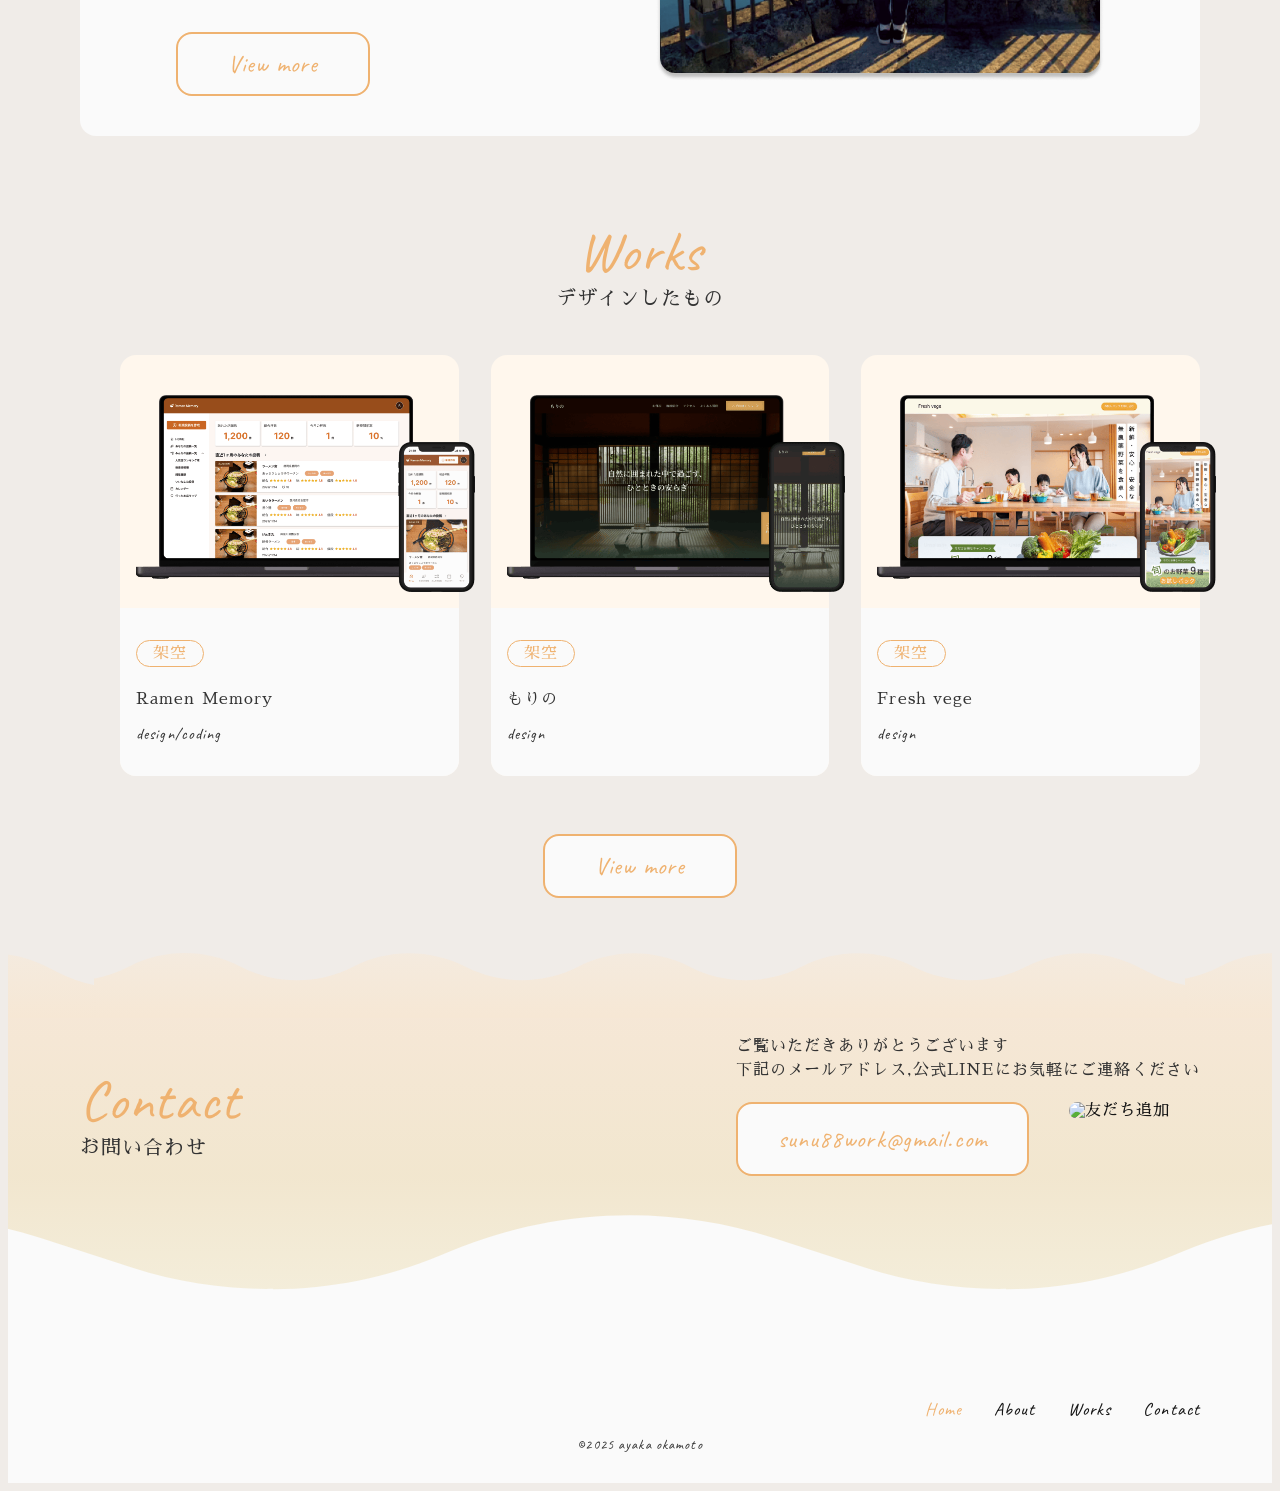
==== commit 51c03ca8: "Update index.html" ====
--- a/index.html
+++ b/index.html
@@ -195,8 +195,8 @@
     </footer>
 
     <script src="https://ajax.googleapis.com/ajax/libs/jquery/3.5.1/jquery.min.js"></script>
-    <script src="../js/main.js"></script>
+    <script src="./js/main.js"></script>
 
 </body>
 
-</html>+</html>
